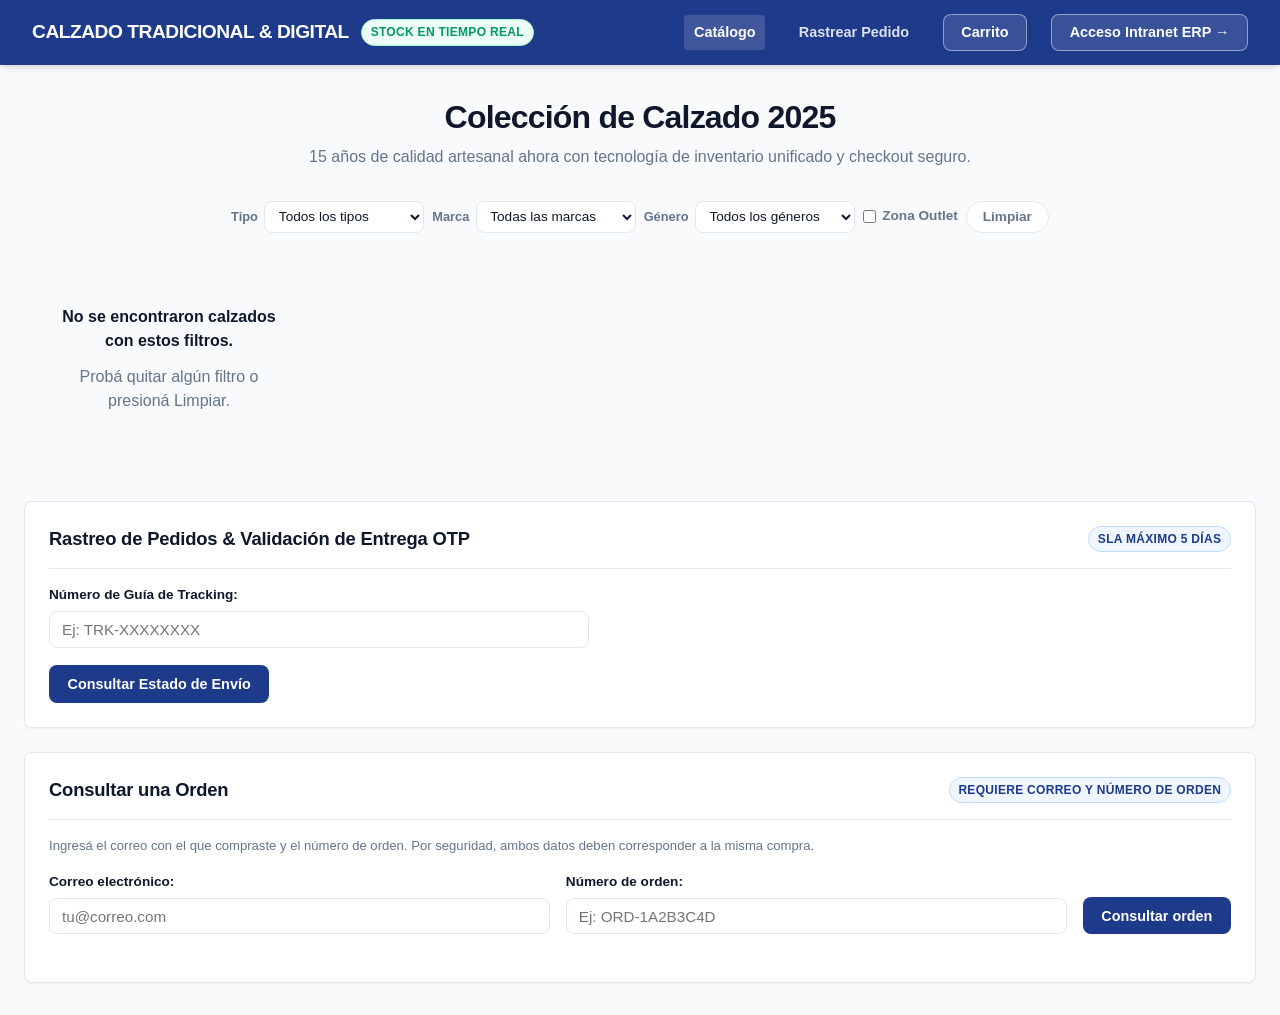
==== frontend/index.html @ 7b838d09 "chore: baseline del ERP e-commerce de calzado antes de la migracion a clinica dental" ====
<!DOCTYPE html>
<html lang="es">
<head>
    <meta charset="UTF-8">
    <meta name="viewport" content="width=device-width, initial-scale=1.0">
    <title>Tienda Calzado B2C | E-Commerce Oficial</title>
    <!-- Estilos CSS Modulares Separados -->
    <link rel="stylesheet" href="css/variables.css">
    <link rel="stylesheet" href="css/base.css">
    <link rel="stylesheet" href="css/layout.css">
    <link rel="stylesheet" href="css/components.css">
    <link rel="stylesheet" href="css/ecommerce.css">
</head>
<body>
    <!-- Encabezado Principal de la Tienda -->
    <header class="app-header">
        <div class="brand-container">
            <span class="brand-title">CALZADO TRADICIONAL & DIGITAL</span>
            <span class="badge badge-success">Stock en Tiempo Real</span>
        </div>
        <nav class="header-nav">
            <a href="#catalogo" class="nav-link active">Catálogo</a>
            <a href="#tracking" class="nav-link">Rastrear Pedido</a>
            <button class="btn btn-outline" id="btn-abrir-carrito" type="button">
                Carrito
                <span class="badge badge-danger is-hidden" id="carrito-badge">0</span>
            </button>
            <a href="portal-erp.html" class="btn btn-outline header-erp-link">
                Acceso Intranet ERP &rarr;
            </a>
        </nav>
    </header>

    <main class="main-container">
        <!-- Banner Principal de Catálogo -->
        <section class="catalog-header" id="catalogo">
            <h1 class="catalog-title">Colección de Calzado 2025</h1>
            <p class="catalog-subtitle">15 años de calidad artesanal ahora con tecnología de inventario unificado y checkout seguro.</p>
        </section>

        <!-- Filtros Facetados Reales (Consultados por CatalogoModule) -->
        <div class="filter-bar" id="filtros-catalogo">
            <div class="facet-control">
                <label class="facet-label" for="filtro-tipo">Tipo</label>
                <select id="filtro-tipo" class="form-control">
                    <option value="">Todos los tipos</option>
                </select>
            </div>
            <div class="facet-control">
                <label class="facet-label" for="filtro-marca">Marca</label>
                <select id="filtro-marca" class="form-control">
                    <option value="">Todas las marcas</option>
                </select>
            </div>
            <div class="facet-control">
                <label class="facet-label" for="filtro-genero">Género</label>
                <select id="filtro-genero" class="form-control">
                    <option value="">Todos los géneros</option>
                    <option value="HOMBRE">Hombre</option>
                    <option value="MUJER">Mujer</option>
                    <option value="UNISEX">Unisex</option>
                    <option value="NINO">Niño</option>
                </select>
            </div>
            <label class="facet-control facet-check" for="filtro-outlet">
                <input type="checkbox" id="filtro-outlet">
                Zona Outlet
            </label>
            <button class="filter-btn" id="btn-limpiar-filtros" type="button">Limpiar</button>
        </div>

        <!-- Vista de Detalle de Producto (Renderizada por ProductoDetalleModule) -->
        <section class="card is-hidden" id="producto-detalle" aria-live="polite"></section>

        <!-- Contenedor Dinámico del Catálogo de Productos (Renderizado por CatalogoModule) -->
        <div class="product-grid" id="catalogo-grid">
            <!-- Los productos se inyectan dinámicamente desde js/modules/catalogo-module.js -->
        </div>

        <!-- Sección de Rastreo de Envíos y Validación OTP -->
        <section class="card tracking-section" id="tracking">
            <div class="card-header">
                <h2>Rastreo de Pedidos &amp; Validación de Entrega OTP</h2>
                <span class="badge badge-primary">SLA Máximo 5 Días</span>
            </div>
            <div class="tracking-form">
                <div class="form-group">
                    <label for="tracking-input">Número de Guía de Tracking:</label>
                    <input type="text" id="tracking-input" class="form-control" placeholder="Ej: TRK-XXXXXXXX">
                </div>
                <button class="btn btn-primary" id="btn-consultar-tracking" type="button">Consultar Estado de Envío</button>
            </div>

            <!-- Panel de Hitos de Entrega (se completa con el estado real del backend) -->
            <div id="tracking-resultado" class="tracking-result is-hidden">
                <div id="tracking-steps" class="tracking-steps"></div>
                <div id="tracking-detalle"></div>

                <div class="card tracking-otp-card">
                    <h3>Validación de Entrega en Domicilio por Transportista</h3>
                    <p class="text-muted text-sm">
                        El comprador debe dictar el código secreto OTP obtenido en su factura para validar la recepción física.
                    </p>
                    <div class="tracking-otp-form">
                        <input type="text" id="otp-input" class="form-control tracking-otp-input" placeholder="Ingrese Código OTP (6 dígitos)">
                        <button class="btn btn-success" id="btn-validar-otp" type="button">Confirmar Entrega Física</button>
                    </div>
                    <div id="otp-alert" class="alert-box is-hidden"></div>
                </div>
            </div>
        </section>

        <!-- Consulta pública de una orden (correo + número de orden) -->
        <section class="card" id="consulta-orden">
            <div class="card-header">
                <h2>Consultar una Orden</h2>
                <span class="badge badge-primary">Requiere correo y número de orden</span>
            </div>
            <p class="text-muted text-sm">
                Ingresá el correo con el que compraste y el número de orden. Por seguridad, ambos datos deben corresponder a la misma compra.
            </p>
            <div class="consulta-form">
                <div class="form-group">
                    <label for="consulta-email">Correo electrónico:</label>
                    <input type="email" id="consulta-email" class="form-control" placeholder="tu@correo.com" autocomplete="email">
                </div>
                <div class="form-group">
                    <label for="consulta-numero">Número de orden:</label>
                    <input type="text" id="consulta-numero" class="form-control" placeholder="Ej: ORD-1A2B3C4D">
                </div>
                <button class="btn btn-primary" id="btn-consultar-orden" type="button">Consultar orden</button>
            </div>
            <div id="consulta-resultado" class="consulta-resultado"></div>
        </section>
    </main>

    <!-- Panel de Carrito B2C (Controlado por CarritoModule) -->
    <div id="modal-carrito" class="modal">
        <div class="modal-content">
            <div class="modal-header">
                <h3>Tu carrito</h3>
                <button class="close-btn" id="btn-close-carrito" type="button">&times;</button>
            </div>
            <div id="carrito-items"></div>
            <div class="cart-summary">
                <span class="font-bold">Subtotal</span>
                <strong id="carrito-subtotal">$0.00 USD</strong>
            </div>
            <button class="btn btn-success btn-block" id="btn-continuar-carrito" type="button">Continuar compra</button>
            <button class="btn btn-outline btn-block cart-secondary-action" id="btn-vaciar-carrito" type="button">Vaciar carrito</button>
        </div>
    </div>

    <!-- Modal Modular de Checkout B2C (Controlado por CheckoutModule) -->
    <div id="modal-checkout" class="modal">
        <div class="modal-content">
            <div class="modal-header">
                <h3 id="checkout-title">Finalizar compra</h3>
                <button class="close-btn" id="btn-close-checkout" type="button">&times;</button>
            </div>

            <!-- Los tres pasos los renderiza CheckoutModule con datos reales del backend. -->
            <div id="checkout-step-1" class="checkout-step"></div>
            <div id="checkout-step-2" class="checkout-step is-hidden"></div>
            <div id="checkout-step-3" class="checkout-step is-hidden"></div>
        </div>
    </div>

    <!-- Script Modular JavaScript (ES6 Modules) -->
    <script type="module" src="js/app.js"></script>
</body>
</html>
---- frontend/css/variables.css ----
/* ============================================================================
   VARIABLES DE DISEÑO Y TEMA DEL SISTEMA
   ============================================================================ */
:root {
    --primary: #1e3a8a;
    --primary-hover: #1d4ed8;
    --primary-light: #eff6ff;
    --accent: #059669;
    --accent-hover: #047857;
    --accent-light: #ecfdf5;
    --danger: #dc2626;
    --danger-light: #fef2f2;
    --warning: #d97706;
    --warning-light: #fffbeb;
    
    --bg-page: #f8fafc;
    --bg-surface: #ffffff;
    --bg-sidebar: #0f172a;
    --bg-sidebar-hover: #1e293b;
    
    --text-main: #0f172a;
    --text-muted: #64748b;
    --text-inverse: #ffffff;
    
    --border-color: #e2e8f0;
    --border-focus: #3b82f6;
    
    --shadow-sm: 0 1px 2px 0 rgba(0, 0, 0, 0.05);
    --shadow-md: 0 4px 6px -1px rgba(0, 0, 0, 0.1), 0 2px 4px -1px rgba(0, 0, 0, 0.06);
    --shadow-lg: 0 10px 15px -3px rgba(0, 0, 0, 0.1), 0 4px 6px -2px rgba(0, 0, 0, 0.05);
    
    --radius-sm: 0.25rem;
    --radius-md: 0.5rem;
    --radius-lg: 0.75rem;
    --radius-full: 9999px;
    
    --font-family: -apple-system, BlinkMacSystemFont, "Segoe UI", Roboto, Helvetica, Arial, sans-serif;
    --transition-fast: 0.15s ease;
}
---- frontend/css/base.css ----
/* ============================================================================
   ESTILOS BASE, RESETS Y TIPOGRAFIA
   ============================================================================ */
*, *::before, *::after {
    box-sizing: border-box;
    margin: 0;
    padding: 0;
}

body {
    font-family: var(--font-family);
    background-color: var(--bg-page);
    color: var(--text-main);
    line-height: 1.5;
    -webkit-font-smoothing: antialiased;
}

h1, h2, h3, h4, h5, h6 {
    color: var(--text-main);
    font-weight: 700;
    line-height: 1.25;
}

a {
    color: var(--primary);
    text-decoration: none;
    transition: color var(--transition-fast);
}

a:hover {
    color: var(--primary-hover);
}

table {
    width: 100%;
    border-collapse: collapse;
}

th, td {
    padding: 0.75rem;
    text-align: left;
    border-bottom: 1px solid var(--border-color);
}

th {
    background-color: #f1f5f9;
    font-weight: 600;
    font-size: 0.85rem;
    color: var(--text-muted);
    text-transform: uppercase;
    letter-spacing: 0.05em;
}

.text-center { text-align: center; }
.text-right { text-align: right; }
.text-muted { color: var(--text-muted); }
.text-danger { color: var(--danger); }
.text-success { color: var(--accent); }
.font-bold { font-weight: 700; }

/* ----------------------------------------------------------------------------
   El atributo [hidden] debe ganarle a cualquier display declarado por clase.
   Sin esto, .auth-page (display:flex) y .badge (display:inline-flex) ignoran
   hidden y la compuerta de login queda visible debajo del shell.
   ---------------------------------------------------------------------------- */
[hidden] {
    display: none !important;
}
---- frontend/css/layout.css ----
/* ============================================================================
   ESTRUCTURA DE DISPOSICION (LAYOUT)
   ============================================================================ */
.app-header {
    background-color: var(--primary);
    color: var(--text-inverse);
    padding: 0.85rem 2rem;
    display: flex;
    justify-content: space-between;
    align-items: center;
    box-shadow: var(--shadow-md);
    position: sticky;
    top: 0;
    z-index: 100;
}

.brand-container {
    display: flex;
    align-items: center;
    gap: 0.75rem;
}

.brand-title {
    font-size: 1.2rem;
    font-weight: 700;
    letter-spacing: -0.025em;
}

.header-nav {
    display: flex;
    align-items: center;
    gap: 1.5rem;
}

.nav-link {
    color: rgba(255, 255, 255, 0.85);
    font-weight: 600;
    font-size: 0.9rem;
    padding: 0.4rem 0.6rem;
    border-radius: var(--radius-sm);
    transition: background var(--transition-fast), color var(--transition-fast);
}

.nav-link:hover, .nav-link.active {
    color: #ffffff;
    background: rgba(255, 255, 255, 0.15);
}

.main-container {
    max-width: 1280px;
    margin: 2rem auto;
    padding: 0 1.5rem;
}

/* Layout ERP con Sidebar */
.erp-layout {
    display: flex;
    min-height: calc(100vh - 60px);
}

.erp-sidebar {
    width: 260px;
    background-color: var(--bg-sidebar);
    color: #94a3b8;
    display: flex;
    flex-direction: column;
    flex-shrink: 0;
}

.sidebar-header {
    padding: 1.5rem;
    color: #ffffff;
    font-size: 1rem;
    font-weight: 700;
    border-bottom: 1px solid #1e293b;
    display: flex;
    align-items: center;
    gap: 0.5rem;
}

.sidebar-menu {
    list-style: none;
    padding: 1rem 0;
    display: flex;
    flex-direction: column;
    gap: 0.25rem;
}

.sidebar-item a {
    display: flex;
    align-items: center;
    gap: 0.75rem;
    padding: 0.75rem 1.5rem;
    color: #94a3b8;
    font-weight: 500;
    font-size: 0.9rem;
    transition: background var(--transition-fast), color var(--transition-fast);
}

.sidebar-item a:hover, .sidebar-item.active a {
    color: #ffffff;
    background-color: var(--bg-sidebar-hover);
    border-left: 4px solid var(--accent);
}

.erp-main {
    flex: 1;
    background-color: var(--bg-page);
    padding: 2rem;
    overflow-y: auto;
}

/* Grillas responsivas */
.grid-2 {
    display: grid;
    grid-template-columns: repeat(auto-fit, minmax(320px, 1fr));
    gap: 1.5rem;
}

.grid-3 {
    display: grid;
    grid-template-columns: repeat(auto-fit, minmax(280px, 1fr));
    gap: 1.5rem;
}

.grid-4 {
    display: grid;
    grid-template-columns: repeat(auto-fit, minmax(220px, 1fr));
    gap: 1rem;
}

/* ============================================================================
   SHELL DEL PORTAL ERP (SIDEBAR POR PERMISOS, CABECERA DE PERFIL, RESPONSIVE)
   ============================================================================ */
.erp-body {
    background-color: var(--bg-page);
}

.sidebar-toggle {
    display: none;
    background: rgba(255, 255, 255, 0.12);
    border: none;
    color: #ffffff;
    font-size: 1.1rem;
    line-height: 1;
    padding: 0.4rem 0.6rem;
    border-radius: var(--radius-sm);
    cursor: pointer;
}

.sidebar-toggle:hover {
    background: rgba(255, 255, 255, 0.22);
}

.header-user {
    display: flex;
    flex-direction: column;
    align-items: flex-end;
    line-height: 1.2;
}

.header-user-name {
    font-size: 0.85rem;
    font-weight: 700;
    color: #ffffff;
}

.header-user-role {
    font-size: 0.7rem;
    font-weight: 600;
    letter-spacing: 0.06em;
    color: rgba(255, 255, 255, 0.65);
}

.sidebar-menu {
    padding: 0.75rem 0;
    gap: 0;
}

.sidebar-group-label {
    padding: 0.9rem 1.5rem 0.35rem 1.5rem;
    font-size: 0.68rem;
    font-weight: 700;
    text-transform: uppercase;
    letter-spacing: 0.08em;
    color: #475569;
}

.sidebar-link {
    display: flex;
    align-items: center;
    gap: 0.7rem;
    padding: 0.6rem 1.5rem;
    color: #94a3b8;
    font-weight: 500;
    font-size: 0.875rem;
    border-left: 3px solid transparent;
    transition: background var(--transition-fast), color var(--transition-fast);
}

.sidebar-link:hover {
    color: #ffffff;
    background-color: var(--bg-sidebar-hover);
}

.sidebar-link.active {
    color: #ffffff;
    background-color: var(--bg-sidebar-hover);
    border-left-color: var(--accent);
}

.sidebar-icon {
    width: 1.1rem;
    text-align: center;
    opacity: 0.85;
}

.sidebar-empty {
    padding: 1rem 1.5rem;
    font-size: 0.82rem;
    color: #64748b;
}

@media (max-width: 900px) {
    .erp-layout {
        flex-direction: column;
    }

    .sidebar-toggle {
        display: inline-block;
    }

    .erp-sidebar {
        width: 100%;
        display: none;
    }

    .erp-sidebar.open {
        display: flex;
    }

    .erp-main {
        padding: 1.25rem;
    }

    .app-header {
        padding: 0.75rem 1rem;
    }

    .header-user {
        display: none;
    }
}

/* --------------------------------------------------------------------------
   Botones sobre la cabecera oscura del ERP
   -------------------------------------------------------------------------- */
.app-header .btn-outline {
    background: rgba(255, 255, 255, 0.12);
    border-color: rgba(255, 255, 255, 0.45);
    color: #ffffff;
}

.app-header .btn-outline:hover {
    background: rgba(255, 255, 255, 0.24);
    border-color: rgba(255, 255, 255, 0.7);
}

.sticky-column {
    position: sticky;
    top: 1rem;
}
---- frontend/css/components.css ----
/* ============================================================================
   COMPONENTES REUTILIZABLES (BOTONES, BADGES, TARJETAS, FORMULARIOS, MODALES)
   ============================================================================ */
.btn {
    display: inline-flex;
    align-items: center;
    justify-content: center;
    gap: 0.5rem;
    padding: 0.55rem 1.1rem;
    font-size: 0.9rem;
    font-weight: 600;
    border-radius: var(--radius-md);
    border: 1px solid transparent;
    cursor: pointer;
    transition: all var(--transition-fast);
    line-height: 1.25;
}

.btn-primary {
    background-color: var(--primary);
    color: var(--text-inverse);
}
.btn-primary:hover {
    background-color: var(--primary-hover);
}

.btn-success {
    background-color: var(--accent);
    color: var(--text-inverse);
}
.btn-success:hover {
    background-color: var(--accent-hover);
}

.btn-danger {
    background-color: var(--danger);
    color: var(--text-inverse);
}

.btn-outline {
    background-color: transparent;
    border-color: var(--border-color);
    color: var(--text-main);
}
.btn-outline:hover {
    background-color: #f1f5f9;
    border-color: #cbd5e1;
}

.btn-block {
    width: 100%;
}

.badge {
    display: inline-flex;
    align-items: center;
    padding: 0.2rem 0.55rem;
    font-size: 0.75rem;
    font-weight: 700;
    border-radius: var(--radius-full);
    text-transform: uppercase;
    letter-spacing: 0.025em;
}

.badge-success {
    background-color: var(--accent-light);
    color: var(--accent);
    border: 1px solid #a7f3d0;
}

.badge-danger {
    background-color: var(--danger-light);
    color: var(--danger);
    border: 1px solid #fecaca;
}

.badge-warning {
    background-color: var(--warning-light);
    color: var(--warning);
    border: 1px solid #fde68a;
}

.badge-primary {
    background-color: var(--primary-light);
    color: var(--primary);
    border: 1px solid #bfdbfe;
}

.card {
    background-color: var(--bg-surface);
    border: 1px solid var(--border-color);
    border-radius: var(--radius-md);
    box-shadow: var(--shadow-sm);
    padding: 1.5rem;
    margin-bottom: 1.5rem;
}

.card-header {
    display: flex;
    justify-content: space-between;
    align-items: center;
    border-bottom: 1px solid var(--border-color);
    padding-bottom: 1rem;
    margin-bottom: 1rem;
}

.form-group {
    margin-bottom: 1.1rem;
}

.form-group label {
    display: block;
    font-size: 0.85rem;
    font-weight: 600;
    margin-bottom: 0.35rem;
    color: var(--text-main);
}

.form-control {
    width: 100%;
    padding: 0.55rem 0.75rem;
    font-size: 0.95rem;
    border: 1px solid var(--border-color);
    border-radius: var(--radius-md);
    background-color: #ffffff;
    color: var(--text-main);
    transition: border-color var(--transition-fast), box-shadow var(--transition-fast);
}

.form-control:focus {
    outline: none;
    border-color: var(--border-focus);
    box-shadow: 0 0 0 3px rgba(59, 130, 246, 0.15);
}

/* Modales */
.modal {
    display: none;
    position: fixed;
    top: 0;
    left: 0;
    width: 100%;
    height: 100%;
    background-color: rgba(15, 23, 42, 0.6);
    backdrop-filter: blur(2px);
    z-index: 1000;
    align-items: center;
    justify-content: center;
}

.modal.active {
    display: flex;
}

.modal-content {
    background-color: var(--bg-surface);
    border-radius: var(--radius-lg);
    box-shadow: var(--shadow-lg);
    width: 90%;
    max-width: 520px;
    padding: 2rem;
    max-height: 90vh;
    overflow-y: auto;
}

.modal-header {
    display: flex;
    justify-content: space-between;
    align-items: center;
    margin-bottom: 1.25rem;
}

.close-btn {
    background: none;
    border: none;
    font-size: 1.5rem;
    cursor: pointer;
    color: var(--text-muted);
}

.alert-box {
    padding: 0.85rem 1rem;
    border-radius: var(--radius-md);
    font-size: 0.9rem;
    margin-top: 1rem;
}

.alert-box.success {
    background-color: var(--accent-light);
    color: #166534;
    border: 1px solid #86efac;
}

.alert-box.danger {
    background-color: var(--danger-light);
    color: #991b1b;
    border: 1px solid #fca5a5;
}

.alert-box.info {
    background-color: var(--primary-light);
    color: #1e40af;
    border: 1px solid #93c5fd;
}

.alert-box.warning {
    background-color: var(--warning-light);
    color: #92400e;
    border: 1px solid #fcd34d;
}

/* --------------------------------------------------------------------------
   Botones auxiliares
   -------------------------------------------------------------------------- */
.btn-sm {
    padding: 0.35rem 0.7rem;
    font-size: 0.8rem;
}

.btn:disabled {
    opacity: 0.6;
    cursor: not-allowed;
}

.btn-ghost {
    background: transparent;
    border-color: transparent;
    color: var(--text-muted);
}

.btn-ghost:hover {
    background: #f1f5f9;
    color: var(--text-main);
}

/* --------------------------------------------------------------------------
   Cabeceras de tarjeta con acciones
   -------------------------------------------------------------------------- */
.card-header h2 {
    font-size: 1.15rem;
    font-weight: 700;
    letter-spacing: -0.01em;
}

.card-header-actions {
    display: flex;
    align-items: center;
    gap: 0.5rem;
    flex-wrap: wrap;
}

.card-title-row {
    display: flex;
    justify-content: space-between;
    align-items: center;
    gap: 1rem;
    flex-wrap: wrap;
    margin-bottom: 1rem;
}

.card-title-row h3 {
    font-size: 1rem;
    font-weight: 700;
}

/* --------------------------------------------------------------------------
   Barra de filtros / herramientas
   -------------------------------------------------------------------------- */
.toolbar {
    display: flex;
    flex-wrap: wrap;
    gap: 0.75rem;
    align-items: flex-end;
    margin-bottom: 1.25rem;
}

.toolbar .form-group {
    margin-bottom: 0;
    min-width: 160px;
}

.toolbar .toolbar-grow {
    flex: 1;
}

/* --------------------------------------------------------------------------
   Tablas de datos
   -------------------------------------------------------------------------- */
.data-table {
    width: 100%;
    border-collapse: collapse;
    font-size: 0.875rem;
}

.data-table thead th {
    text-align: left;
    padding: 0.7rem 0.75rem;
    background: #f8fafc;
    color: var(--text-muted);
    font-size: 0.72rem;
    font-weight: 700;
    text-transform: uppercase;
    letter-spacing: 0.05em;
    border-bottom: 1px solid var(--border-color);
    white-space: nowrap;
}

.data-table tbody td {
    padding: 0.7rem 0.75rem;
    border-bottom: 1px solid var(--border-color);
    vertical-align: middle;
}

.data-table tbody tr:hover {
    background: #f8fafc;
}

.data-table .cell-strong {
    font-weight: 700;
}

.table-scroll {
    overflow-x: auto;
}

/* --------------------------------------------------------------------------
   Estados de carga, vacio y error
   -------------------------------------------------------------------------- */
.state-box {
    display: flex;
    flex-direction: column;
    align-items: center;
    justify-content: center;
    gap: 0.75rem;
    padding: 2.5rem 1.5rem;
    text-align: center;
}

.state-box-error {
    background: var(--danger-light);
    border: 1px solid #fecaca;
    border-radius: var(--radius-md);
}

.state-title {
    font-weight: 700;
    color: var(--text-main);
}

.spinner {
    width: 28px;
    height: 28px;
    border: 3px solid #e2e8f0;
    border-top-color: var(--primary);
    border-radius: 50%;
    animation: spin 0.8s linear infinite;
}

@keyframes spin {
    to { transform: rotate(360deg); }
}

/* --------------------------------------------------------------------------
   Toasts
   -------------------------------------------------------------------------- */
#toast-container {
    position: fixed;
    bottom: 1.5rem;
    right: 1.5rem;
    z-index: 9999;
    display: flex;
    flex-direction: column;
    gap: 0.5rem;
    max-width: 380px;
}

.toast {
    padding: 0.8rem 1rem;
    border-radius: var(--radius-md);
    font-size: 0.875rem;
    font-weight: 600;
    box-shadow: var(--shadow-lg);
    border-left: 4px solid;
    background: var(--bg-surface);
    color: var(--text-main);
    animation: toast-in 0.2s ease-out;
}

.toast-success { border-left-color: var(--accent); }
.toast-error   { border-left-color: var(--danger); }
.toast-warning { border-left-color: var(--warning); }
.toast-info    { border-left-color: var(--primary); }

@keyframes toast-in {
    from { opacity: 0; transform: translateY(8px); }
    to   { opacity: 1; transform: translateY(0); }
}

/* --------------------------------------------------------------------------
   Modal de confirmacion
   -------------------------------------------------------------------------- */
.modal-overlay {
    display: none;
    position: fixed;
    inset: 0;
    background: rgba(15, 23, 42, 0.6);
    backdrop-filter: blur(2px);
    z-index: 2000;
    align-items: center;
    justify-content: center;
    padding: 1.5rem;
}

.modal-overlay.active {
    display: flex;
}

.modal-card {
    background: var(--bg-surface);
    border-radius: var(--radius-lg);
    box-shadow: var(--shadow-lg);
    padding: 1.75rem;
    width: 100%;
    max-width: 440px;
}

.modal-message {
    font-size: 0.95rem;
    color: var(--text-main);
    line-height: 1.55;
}

.modal-actions {
    display: flex;
    justify-content: flex-end;
    gap: 0.6rem;
    margin-top: 1.5rem;
}

/* --------------------------------------------------------------------------
   Utilidades
   -------------------------------------------------------------------------- */
.text-muted { color: var(--text-muted); }
.text-center { text-align: center; }
.text-right { text-align: right; }
.text-sm { font-size: 0.82rem; }
.mt-1 { margin-top: 0.5rem; }
.mt-2 { margin-top: 1rem; }
.mt-3 { margin-top: 1.5rem; }
.mb-0 { margin-bottom: 0; }
.full-width { width: 100%; }
.inline-actions { display: flex; gap: 0.4rem; flex-wrap: wrap; }
---- frontend/css/ecommerce.css ----
/* ============================================================================
   ESTILOS ESPECIFICOS DE TIENDA E-COMMERCE B2C
   ============================================================================ */
.catalog-header {
    margin-bottom: 2rem;
    text-align: center;
}

.catalog-title {
    font-size: 2rem;
    font-weight: 800;
    color: var(--text-main);
    letter-spacing: -0.025em;
    margin-bottom: 0.5rem;
}

.catalog-subtitle {
    color: var(--text-muted);
    font-size: 1rem;
}

/* Barra de filtros facetados */
.filter-bar {
    display: flex;
    justify-content: center;
    gap: 0.5rem;
    flex-wrap: wrap;
    margin-bottom: 2rem;
}

.filter-btn {
    background: #ffffff;
    border: 1px solid var(--border-color);
    padding: 0.45rem 1rem;
    border-radius: var(--radius-full);
    font-size: 0.85rem;
    font-weight: 600;
    color: var(--text-muted);
    cursor: pointer;
    transition: all var(--transition-fast);
}

.filter-btn:hover, .filter-btn.active {
    background-color: var(--primary);
    color: #ffffff;
    border-color: var(--primary);
}

/* Fichas de producto */
.product-card {
    background: var(--bg-surface);
    border: 1px solid var(--border-color);
    border-radius: var(--radius-lg);
    padding: 1.25rem;
    display: flex;
    flex-direction: column;
    justify-content: space-between;
    box-shadow: var(--shadow-sm);
    transition: transform var(--transition-fast), box-shadow var(--transition-fast);
}

.product-card:hover {
    transform: translateY(-2px);
    box-shadow: var(--shadow-md);
}

.product-image-placeholder {
    background: linear-gradient(135deg, #f1f5f9 0%, #e2e8f0 100%);
    height: 180px;
    border-radius: var(--radius-md);
    display: flex;
    align-items: center;
    justify-content: center;
    color: var(--text-muted);
    font-weight: 600;
    margin-bottom: 1rem;
    position: relative;
}

.product-badge-top {
    position: absolute;
    top: 0.5rem;
    right: 0.5rem;
}

.product-sku {
    font-family: monospace;
    font-size: 0.75rem;
    color: #475569;
    background: #f1f5f9;
    padding: 0.15rem 0.45rem;
    border-radius: var(--radius-sm);
    display: inline-block;
    margin-bottom: 0.4rem;
}

.product-title {
    font-size: 1.1rem;
    font-weight: 700;
    margin-bottom: 0.35rem;
}

.product-meta {
    font-size: 0.85rem;
    color: var(--text-muted);
    margin-bottom: 0.75rem;
}

.product-pricing {
    display: flex;
    align-items: baseline;
    gap: 0.5rem;
    margin-bottom: 1rem;
}

.product-price-current {
    font-size: 1.35rem;
    font-weight: 800;
    color: var(--primary);
}

.product-price-original {
    font-size: 0.95rem;
    color: #94a3b8;
    text-decoration: line-through;
}

/* Selector de Tallas */
.size-selector {
    display: flex;
    gap: 0.4rem;
    flex-wrap: wrap;
    margin-bottom: 1rem;
}

.size-pill {
    padding: 0.35rem 0.65rem;
    border: 1px solid var(--border-color);
    border-radius: var(--radius-sm);
    font-size: 0.8rem;
    font-weight: 600;
    cursor: pointer;
    background: #ffffff;
    transition: all var(--transition-fast);
}

.size-pill:hover, .size-pill.selected {
    background-color: var(--primary);
    color: #ffffff;
    border-color: var(--primary);
}

/* ----------------------------------------------------------------------------
   Grilla del catalogo B2C. Sin esta regla las fichas se apilan a ancho completo.
   ---------------------------------------------------------------------------- */
.product-grid {
    display: grid;
    grid-template-columns: repeat(auto-fill, minmax(280px, 1fr));
    gap: 1.5rem;
    align-items: start;
    margin-bottom: 2rem;
}

.product-image-placeholder img {
    width: 100%;
    height: 100%;
    object-fit: cover;
    border-radius: var(--radius-md);
}

.product-image-fallback {
    display: flex;
    flex-direction: column;
    gap: 0.25rem;
    padding: 0 1rem;
    text-align: center;
}

.product-image-fallback span:last-child {
    font-size: 0.72rem;
    font-weight: 500;
    opacity: 0.75;
}

/* ----------------------------------------------------------------------------
   Utilidad de visibilidad. Se usa para el detalle de producto y para ocultar
   el badge del carrito cuando esta vacio. El !important es necesario porque
   .product-grid y .filter-bar fijan su propio display.
   ---------------------------------------------------------------------------- */
.is-hidden {
    display: none !important;
}

/* ----------------------------------------------------------------------------
   Filtros facetados reales: selectores de tipo, marca y genero + toggle outlet.
   ---------------------------------------------------------------------------- */
.facet-control {
    display: flex;
    align-items: center;
    gap: 0.4rem;
}

.facet-label {
    font-size: 0.8rem;
    font-weight: 600;
    color: var(--text-muted);
}

.facet-control .form-control {
    width: auto;
    min-width: 160px;
    padding: 0.4rem 0.6rem;
    font-size: 0.85rem;
}

.facet-check {
    font-size: 0.85rem;
    font-weight: 600;
    color: var(--text-muted);
    cursor: pointer;
}

/* ----------------------------------------------------------------------------
   Detalle de producto: ficha, seleccion de talla y lista de espera.
   ---------------------------------------------------------------------------- */
.detail-facts {
    display: flex;
    flex-direction: column;
    gap: 0.4rem;
}

.detail-price {
    font-size: 1.6rem;
    font-weight: 800;
    color: var(--primary);
}

.detail-label {
    font-size: 0.85rem;
    font-weight: 600;
    color: var(--text-main);
    margin-bottom: 0.5rem;
}

.detail-selection {
    font-weight: 600;
    color: var(--text-main);
    margin-bottom: 0.75rem;
}

.detail-actions {
    display: flex;
    flex-direction: column;
    gap: 0.75rem;
    margin-top: 1rem;
}

.detail-alert {
    border: 1px dashed var(--border-color);
    border-radius: var(--radius-md);
    padding: 0.85rem;
}

.detail-alert-form {
    display: flex;
    gap: 0.5rem;
    align-items: center;
}

/* Pildoras de talla: talla EUR, equivalencia en cm y precio por talla. */
.size-pill {
    display: inline-flex;
    flex-direction: column;
    align-items: center;
    gap: 0.1rem;
    line-height: 1.15;
}

.size-pill-cm,
.size-pill-price {
    font-size: 0.68rem;
    font-weight: 500;
    opacity: 0.85;
}

.size-pill.is-unavailable,
.size-pill.is-unavailable:hover {
    background: #f1f5f9;
    color: #94a3b8;
    border-color: var(--border-color);
    cursor: not-allowed;
    text-decoration: line-through;
}

/* ----------------------------------------------------------------------------
   Panel del carrito: lineas, controles de cantidad y subtotal.
   ---------------------------------------------------------------------------- */
.cart-item {
    display: flex;
    flex-wrap: wrap;
    justify-content: space-between;
    align-items: center;
    gap: 0.5rem 1rem;
    padding: 0.85rem 0;
    border-bottom: 1px solid var(--border-color);
}

.cart-item-info {
    display: flex;
    flex-direction: column;
    gap: 0.15rem;
    flex: 1 1 60%;
    min-width: 0;
}

.cart-item-name {
    font-weight: 700;
}

.cart-item-meta,
.cart-item-unit {
    font-size: 0.78rem;
    color: var(--text-muted);
}

.cart-item-total {
    font-weight: 700;
}

.cart-item-controls {
    display: flex;
    align-items: center;
    gap: 0.35rem;
    flex-basis: 100%;
}

.cart-item-qty {
    min-width: 1.75rem;
    text-align: center;
    font-weight: 700;
}

.cart-summary {
    display: flex;
    justify-content: space-between;
    align-items: center;
    padding: 1rem 0;
    margin-bottom: 0.5rem;
    border-top: 2px solid var(--border-color);
    font-size: 1.1rem;
}

.cart-secondary-action {
    margin-top: 0.5rem;
}

/* ----------------------------------------------------------------------------
   Enlace al portal ERP dentro del header oscuro. Reemplaza el style inline
   preexistente del index.html.
   ---------------------------------------------------------------------------- */
.header-erp-link {
    color: #ffffff;
    border-color: rgba(255, 255, 255, 0.4);
}

/* ----------------------------------------------------------------------------
   Checkout real: bloques del formulario, lineas del pedido y desglose de
   importes. Los tres pasos viven dentro del modal y los renderiza el modulo.
   ---------------------------------------------------------------------------- */
.checkout-step {
    display: flex;
    flex-direction: column;
    gap: 1.25rem;
}

.checkout-block {
    border-top: 1px solid var(--border-color);
    padding-top: 1rem;
}

.checkout-block:first-child {
    border-top: none;
    padding-top: 0;
}

.checkout-block h3 {
    font-size: 1rem;
    margin-bottom: 0.75rem;
}

.checkout-subblock {
    margin-top: 0.75rem;
    padding: 0.85rem;
    border: 1px dashed var(--border-color);
    border-radius: var(--radius-md);
}

.delivery-choice {
    display: flex;
    gap: 0.75rem 1.5rem;
    flex-wrap: wrap;
}

.delivery-option {
    display: inline-flex;
    align-items: center;
    gap: 0.4rem;
    font-size: 0.9rem;
    font-weight: 600;
    cursor: pointer;
}

.checkout-inline-form {
    display: flex;
    gap: 0.5rem;
    align-items: flex-end;
    flex-wrap: wrap;
}

.checkout-inline-form .form-group {
    margin-bottom: 0;
}

.checkout-grow {
    flex: 1 1 220px;
    min-width: 180px;
}

.checkout-envio-info {
    margin-top: 0.5rem;
}

.checkout-envio-info p {
    margin: 0.15rem 0;
}

.checkout-lineas {
    display: flex;
    flex-direction: column;
    margin-bottom: 0.75rem;
}

.checkout-line {
    display: flex;
    justify-content: space-between;
    align-items: baseline;
    gap: 0.75rem;
    padding: 0.4rem 0;
    border-bottom: 1px solid var(--border-color);
    font-size: 0.9rem;
}

.checkout-line-name {
    flex: 1 1 auto;
    min-width: 0;
}

.checkout-totales {
    display: flex;
    flex-direction: column;
    gap: 0.3rem;
    font-size: 0.95rem;
}

.checkout-total-row {
    display: flex;
    justify-content: space-between;
    align-items: baseline;
    gap: 0.75rem;
}

.checkout-total-row.is-grand {
    border-top: 1px solid var(--border-color);
    padding-top: 0.5rem;
    margin-top: 0.25rem;
    font-size: 1.15rem;
}

.checkout-note {
    margin-top: 0.4rem;
}

.checkout-actions {
    display: flex;
    flex-direction: column;
    gap: 0.75rem;
}

.checkout-pdf-link {
    text-align: center;
}

/* ----------------------------------------------------------------------------
   Rastreo publico: formulario, hitos dinamicos y validacion OTP.
   ---------------------------------------------------------------------------- */
.tracking-section {
    margin-top: 3rem;
}

.tracking-form {
    max-width: 540px;
}

.tracking-result {
    margin-top: 1.5rem;
}

.tracking-steps {
    display: grid;
    grid-template-columns: repeat(auto-fit, minmax(180px, 1fr));
    gap: 1rem;
    margin-bottom: 1.5rem;
}

.tracking-step {
    background: var(--bg-surface);
    border: 1px solid var(--border-color);
    border-radius: var(--radius-lg);
    padding: 1rem;
}

.tracking-step.is-reached {
    border-color: var(--accent);
}

.tracking-step-label {
    font-weight: 700;
    margin-top: 0.25rem;
}

.tracking-otp-card {
    background-color: var(--bg-page);
}

.tracking-otp-form {
    display: flex;
    gap: 1rem;
    align-items: center;
    flex-wrap: wrap;
    margin: 0.75rem 0;
}

.tracking-otp-input {
    max-width: 240px;
}

/* ----------------------------------------------------------------------------
   Consulta publica de una orden.
   ---------------------------------------------------------------------------- */
.consulta-form {
    display: flex;
    gap: 1rem;
    align-items: flex-end;
    flex-wrap: wrap;
    margin-top: 1rem;
}

.consulta-form .form-group {
    margin-bottom: 0;
    flex: 1 1 220px;
    min-width: 200px;
}

.consulta-resultado {
    margin-top: 1.5rem;
}
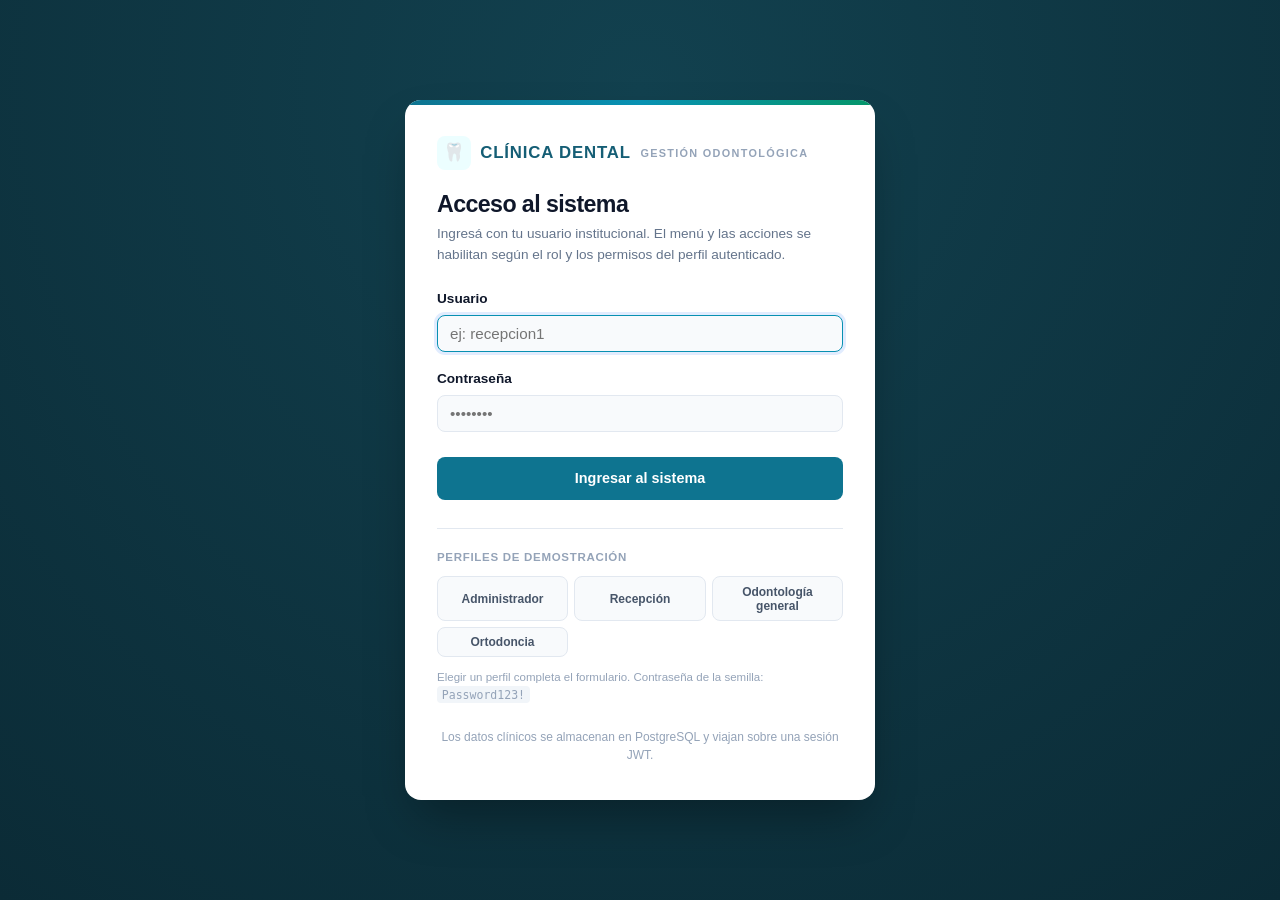
==== commit 3f722780: "feat(frontend): shell clinico con login, panel, pacientes, historial y catalogo de tratamientos" ====
--- a/frontend/index.html
+++ b/frontend/index.html
@@ -3,170 +3,114 @@
 <head>
     <meta charset="UTF-8">
     <meta name="viewport" content="width=device-width, initial-scale=1.0">
-    <title>Tienda Calzado B2C | E-Commerce Oficial</title>
-    <!-- Estilos CSS Modulares Separados -->
+    <title>Clínica Dental | Sistema de gestión odontológica</title>
+    <meta name="description" content="Sistema de gestión de la clínica dental: pacientes, historial clínico, catálogo de tratamientos, agenda y facturación.">
     <link rel="stylesheet" href="css/variables.css">
     <link rel="stylesheet" href="css/base.css">
     <link rel="stylesheet" href="css/layout.css">
     <link rel="stylesheet" href="css/components.css">
-    <link rel="stylesheet" href="css/ecommerce.css">
+    <link rel="stylesheet" href="css/auth.css">
+    <link rel="stylesheet" href="css/clinic.css">
 </head>
-<body>
-    <!-- Encabezado Principal de la Tienda -->
-    <header class="app-header">
-        <div class="brand-container">
-            <span class="brand-title">CALZADO TRADICIONAL & DIGITAL</span>
-            <span class="badge badge-success">Stock en Tiempo Real</span>
-        </div>
-        <nav class="header-nav">
-            <a href="#catalogo" class="nav-link active">Catálogo</a>
-            <a href="#tracking" class="nav-link">Rastrear Pedido</a>
-            <button class="btn btn-outline" id="btn-abrir-carrito" type="button">
-                Carrito
-                <span class="badge badge-danger is-hidden" id="carrito-badge">0</span>
-            </button>
-            <a href="portal-erp.html" class="btn btn-outline header-erp-link">
-                Acceso Intranet ERP &rarr;
-            </a>
-        </nav>
-    </header>
+<body class="clinic-body">
 
-    <main class="main-container">
-        <!-- Banner Principal de Catálogo -->
-        <section class="catalog-header" id="catalogo">
-            <h1 class="catalog-title">Colección de Calzado 2025</h1>
-            <p class="catalog-subtitle">15 años de calidad artesanal ahora con tecnología de inventario unificado y checkout seguro.</p>
-        </section>
-
-        <!-- Filtros Facetados Reales (Consultados por CatalogoModule) -->
-        <div class="filter-bar" id="filtros-catalogo">
-            <div class="facet-control">
-                <label class="facet-label" for="filtro-tipo">Tipo</label>
-                <select id="filtro-tipo" class="form-control">
-                    <option value="">Todos los tipos</option>
-                </select>
-            </div>
-            <div class="facet-control">
-                <label class="facet-label" for="filtro-marca">Marca</label>
-                <select id="filtro-marca" class="form-control">
-                    <option value="">Todas las marcas</option>
-                </select>
-            </div>
-            <div class="facet-control">
-                <label class="facet-label" for="filtro-genero">Género</label>
-                <select id="filtro-genero" class="form-control">
-                    <option value="">Todos los géneros</option>
-                    <option value="HOMBRE">Hombre</option>
-                    <option value="MUJER">Mujer</option>
-                    <option value="UNISEX">Unisex</option>
-                    <option value="NINO">Niño</option>
-                </select>
-            </div>
-            <label class="facet-control facet-check" for="filtro-outlet">
-                <input type="checkbox" id="filtro-outlet">
-                Zona Outlet
-            </label>
-            <button class="filter-btn" id="btn-limpiar-filtros" type="button">Limpiar</button>
-        </div>
-
-        <!-- Vista de Detalle de Producto (Renderizada por ProductoDetalleModule) -->
-        <section class="card is-hidden" id="producto-detalle" aria-live="polite"></section>
-
-        <!-- Contenedor Dinámico del Catálogo de Productos (Renderizado por CatalogoModule) -->
-        <div class="product-grid" id="catalogo-grid">
-            <!-- Los productos se inyectan dinámicamente desde js/modules/catalogo-module.js -->
-        </div>
-
-        <!-- Sección de Rastreo de Envíos y Validación OTP -->
-        <section class="card tracking-section" id="tracking">
-            <div class="card-header">
-                <h2>Rastreo de Pedidos &amp; Validación de Entrega OTP</h2>
-                <span class="badge badge-primary">SLA Máximo 5 Días</span>
-            </div>
-            <div class="tracking-form">
-                <div class="form-group">
-                    <label for="tracking-input">Número de Guía de Tracking:</label>
-                    <input type="text" id="tracking-input" class="form-control" placeholder="Ej: TRK-XXXXXXXX">
-                </div>
-                <button class="btn btn-primary" id="btn-consultar-tracking" type="button">Consultar Estado de Envío</button>
+    <!-- ====================================================================
+         COMPUERTA DE LOGIN: única puerta de entrada al sistema (JWT + RBAC)
+         ==================================================================== -->
+    <div id="login-gate" class="auth-page" hidden>
+        <div class="auth-card">
+            <div class="auth-brand">
+                <span class="auth-logo-mark" aria-hidden="true">🦷</span>
+                <span class="auth-logo">CLÍNICA DENTAL</span>
+                <span class="auth-logo-sub">GESTIÓN ODONTOLÓGICA</span>
             </div>
 
-            <!-- Panel de Hitos de Entrega (se completa con el estado real del backend) -->
-            <div id="tracking-resultado" class="tracking-result is-hidden">
-                <div id="tracking-steps" class="tracking-steps"></div>
-                <div id="tracking-detalle"></div>
+            <h1 class="auth-title">Acceso al sistema</h1>
+            <p class="auth-subtitle">
+                Ingresá con tu usuario institucional. El menú y las acciones se habilitan
+                según el rol y los permisos del perfil autenticado.
+            </p>
 
-                <div class="card tracking-otp-card">
-                    <h3>Validación de Entrega en Domicilio por Transportista</h3>
-                    <p class="text-muted text-sm">
-                        El comprador debe dictar el código secreto OTP obtenido en su factura para validar la recepción física.
-                    </p>
-                    <div class="tracking-otp-form">
-                        <input type="text" id="otp-input" class="form-control tracking-otp-input" placeholder="Ingrese Código OTP (6 dígitos)">
-                        <button class="btn btn-success" id="btn-validar-otp" type="button">Confirmar Entrega Física</button>
-                    </div>
-                    <div id="otp-alert" class="alert-box is-hidden"></div>
-                </div>
-            </div>
-        </section>
-
-        <!-- Consulta pública de una orden (correo + número de orden) -->
-        <section class="card" id="consulta-orden">
-            <div class="card-header">
-                <h2>Consultar una Orden</h2>
-                <span class="badge badge-primary">Requiere correo y número de orden</span>
-            </div>
-            <p class="text-muted text-sm">
-                Ingresá el correo con el que compraste y el número de orden. Por seguridad, ambos datos deben corresponder a la misma compra.
-            </p>
-            <div class="consulta-form">
+            <form id="login-form" class="auth-form" novalidate>
                 <div class="form-group">
-                    <label for="consulta-email">Correo electrónico:</label>
-                    <input type="email" id="consulta-email" class="form-control" placeholder="tu@correo.com" autocomplete="email">
+                    <label for="login-username">Usuario</label>
+                    <input type="text" id="login-username" class="form-control"
+                           autocomplete="username" placeholder="ej: recepcion1" required>
                 </div>
                 <div class="form-group">
-                    <label for="consulta-numero">Número de orden:</label>
-                    <input type="text" id="consulta-numero" class="form-control" placeholder="Ej: ORD-1A2B3C4D">
+                    <label for="login-password">Contraseña</label>
+                    <input type="password" id="login-password" class="form-control"
+                           autocomplete="current-password" placeholder="••••••••" required>
                 </div>
-                <button class="btn btn-primary" id="btn-consultar-orden" type="button">Consultar orden</button>
+
+                <div id="login-error" class="alert-box danger" hidden></div>
+
+                <button type="submit" class="btn btn-primary btn-block" id="btn-login">
+                    Ingresar al sistema
+                </button>
+            </form>
+
+            <div class="auth-demo">
+                <p class="auth-demo-title">Perfiles de demostración</p>
+                <div id="login-demo-profiles" class="auth-demo-grid">
+                    <button type="button" class="auth-demo-btn" data-demo-user="admin">
+                        Administrador
+                    </button>
+                    <button type="button" class="auth-demo-btn" data-demo-user="recepcion1">
+                        Recepción
+                    </button>
+                    <button type="button" class="auth-demo-btn" data-demo-user="dentista1">
+                        Odontología general
+                    </button>
+                    <button type="button" class="auth-demo-btn" data-demo-user="dentista2">
+                        Ortodoncia
+                    </button>
+                </div>
+                <p class="auth-demo-hint">
+                    Elegir un perfil completa el formulario. Contraseña de la semilla:
+                    <code>Password123!</code>
+                </p>
             </div>
-            <div id="consulta-resultado" class="consulta-resultado"></div>
-        </section>
-    </main>
 
-    <!-- Panel de Carrito B2C (Controlado por CarritoModule) -->
-    <div id="modal-carrito" class="modal">
-        <div class="modal-content">
-            <div class="modal-header">
-                <h3>Tu carrito</h3>
-                <button class="close-btn" id="btn-close-carrito" type="button">&times;</button>
-            </div>
-            <div id="carrito-items"></div>
-            <div class="cart-summary">
-                <span class="font-bold">Subtotal</span>
-                <strong id="carrito-subtotal">$0.00 USD</strong>
-            </div>
-            <button class="btn btn-success btn-block" id="btn-continuar-carrito" type="button">Continuar compra</button>
-            <button class="btn btn-outline btn-block cart-secondary-action" id="btn-vaciar-carrito" type="button">Vaciar carrito</button>
+            <span class="auth-footnote">
+                Los datos clínicos se almacenan en PostgreSQL y viajan sobre una sesión JWT.
+            </span>
         </div>
     </div>
 
-    <!-- Modal Modular de Checkout B2C (Controlado por CheckoutModule) -->
-    <div id="modal-checkout" class="modal">
-        <div class="modal-content">
-            <div class="modal-header">
-                <h3 id="checkout-title">Finalizar compra</h3>
-                <button class="close-btn" id="btn-close-checkout" type="button">&times;</button>
+    <!-- ====================================================================
+         SHELL DEL SISTEMA: cabecera + sidebar por permisos + vista activa
+         ==================================================================== -->
+    <div id="app-shell" hidden>
+        <header class="app-header">
+            <div class="brand-container">
+                <button type="button" class="sidebar-toggle" id="sidebar-toggle" aria-label="Mostrar menú">☰</button>
+                <span class="brand-mark" aria-hidden="true">🦷</span>
+                <span class="brand-text">
+                    <span class="brand-title">Clínica Dental</span>
+                    <span class="brand-subtitle">Gestión odontológica</span>
+                </span>
             </div>
 
-            <!-- Los tres pasos los renderiza CheckoutModule con datos reales del backend. -->
-            <div id="checkout-step-1" class="checkout-step"></div>
-            <div id="checkout-step-2" class="checkout-step is-hidden"></div>
-            <div id="checkout-step-3" class="checkout-step is-hidden"></div>
+            <div class="header-nav">
+                <div class="header-user">
+                    <span class="header-user-name" id="current-user-name">—</span>
+                    <span class="header-user-role" id="current-user-role">—</span>
+                </div>
+                <button type="button" class="btn btn-outline btn-sm" id="btn-logout">Cerrar sesión</button>
+            </div>
+        </header>
+
+        <div class="app-layout">
+            <aside class="app-sidebar" id="app-sidebar">
+                <div class="sidebar-header">Módulos habilitados</div>
+                <nav id="sidebar-menu" class="sidebar-menu"></nav>
+            </aside>
+
+            <main class="app-main" id="app-view"></main>
         </div>
     </div>
 
-    <!-- Script Modular JavaScript (ES6 Modules) -->
-    <script type="module" src="js/app.js"></script>
+    <script type="module" src="js/clinic-app.js"></script>
 </body>
 </html>
--- a/frontend/css/variables.css
+++ b/frontend/css/variables.css
@@ -1,10 +1,14 @@
 /* ============================================================================
-   VARIABLES DE DISEÑO Y TEMA DEL SISTEMA
+   VARIABLES DE DISEÑO Y TEMA DE LA CLÍNICA DENTAL
+   ----------------------------------------------------------------------------
+   Paleta clinica: azul petroleo (confianza institucional) + verde menta
+   (salud y estado correcto). Los nombres de las variables se mantienen
+   estables porque los componentes compartidos dependen de ellos.
    ============================================================================ */
 :root {
-    --primary: #1e3a8a;
-    --primary-hover: #1d4ed8;
-    --primary-light: #eff6ff;
+    --primary: #0e7490;
+    --primary-hover: #155e75;
+    --primary-light: #ecfeff;
     --accent: #059669;
     --accent-hover: #047857;
     --accent-light: #ecfdf5;
@@ -12,28 +16,28 @@
     --danger-light: #fef2f2;
     --warning: #d97706;
     --warning-light: #fffbeb;
-    
-    --bg-page: #f8fafc;
+
+    --bg-page: #f4f8fa;
     --bg-surface: #ffffff;
-    --bg-sidebar: #0f172a;
-    --bg-sidebar-hover: #1e293b;
-    
+    --bg-sidebar: #0b2b36;
+    --bg-sidebar-hover: #12414f;
+
     --text-main: #0f172a;
     --text-muted: #64748b;
     --text-inverse: #ffffff;
-    
+
     --border-color: #e2e8f0;
-    --border-focus: #3b82f6;
-    
+    --border-focus: #0891b2;
+
     --shadow-sm: 0 1px 2px 0 rgba(0, 0, 0, 0.05);
     --shadow-md: 0 4px 6px -1px rgba(0, 0, 0, 0.1), 0 2px 4px -1px rgba(0, 0, 0, 0.06);
     --shadow-lg: 0 10px 15px -3px rgba(0, 0, 0, 0.1), 0 4px 6px -2px rgba(0, 0, 0, 0.05);
-    
+
     --radius-sm: 0.25rem;
     --radius-md: 0.5rem;
     --radius-lg: 0.75rem;
     --radius-full: 9999px;
-    
+
     --font-family: -apple-system, BlinkMacSystemFont, "Segoe UI", Roboto, Helvetica, Arial, sans-serif;
     --transition-fast: 0.15s ease;
 }
--- a/frontend/css/layout.css
+++ b/frontend/css/layout.css
@@ -1,13 +1,25 @@
 /* ============================================================================
-   ESTRUCTURA DE DISPOSICION (LAYOUT)
+   ESTRUCTURA DE DISPOSICIÓN DEL SISTEMA CLÍNICO
+   ----------------------------------------------------------------------------
+   Cabecera institucional + sidebar de módulos habilitados + área de trabajo.
+   En pantallas angostas el sidebar se convierte en un panel desplegable que
+   controla el botón de la cabecera.
    ============================================================================ */
+.clinic-body {
+    background-color: var(--bg-page);
+}
+
+/* ----------------------------------------------------------------------------
+   Cabecera institucional
+   ---------------------------------------------------------------------------- */
 .app-header {
-    background-color: var(--primary);
+    background: linear-gradient(90deg, var(--bg-sidebar) 0%, var(--primary-hover) 100%);
     color: var(--text-inverse);
     padding: 0.85rem 2rem;
     display: flex;
     justify-content: space-between;
     align-items: center;
+    gap: 1rem;
     box-shadow: var(--shadow-md);
     position: sticky;
     top: 0;
@@ -18,18 +30,69 @@
     display: flex;
     align-items: center;
     gap: 0.75rem;
+    min-width: 0;
+}
+
+.brand-mark {
+    display: inline-flex;
+    align-items: center;
+    justify-content: center;
+    width: 2rem;
+    height: 2rem;
+    border-radius: var(--radius-md);
+    background: rgba(255, 255, 255, 0.16);
+    font-size: 1rem;
+    line-height: 1;
+    flex-shrink: 0;
+}
+
+.brand-text {
+    display: flex;
+    flex-direction: column;
+    line-height: 1.15;
+    min-width: 0;
 }
 
 .brand-title {
-    font-size: 1.2rem;
-    font-weight: 700;
-    letter-spacing: -0.025em;
+    font-size: 1.05rem;
+    font-weight: 700;
+    letter-spacing: -0.01em;
+}
+
+.brand-subtitle {
+    font-size: 0.7rem;
+    font-weight: 600;
+    letter-spacing: 0.08em;
+    text-transform: uppercase;
+    color: rgba(255, 255, 255, 0.65);
 }
 
 .header-nav {
     display: flex;
     align-items: center;
-    gap: 1.5rem;
+    gap: 1.25rem;
+}
+
+.header-user {
+    display: flex;
+    flex-direction: column;
+    align-items: flex-end;
+    line-height: 1.2;
+    text-align: right;
+}
+
+.header-user-name {
+    font-size: 0.85rem;
+    font-weight: 700;
+    color: #ffffff;
+}
+
+.header-user-role {
+    font-size: 0.7rem;
+    font-weight: 600;
+    letter-spacing: 0.06em;
+    text-transform: uppercase;
+    color: rgba(255, 255, 255, 0.7);
 }
 
 .nav-link {
@@ -46,20 +109,16 @@
     background: rgba(255, 255, 255, 0.15);
 }
 
-.main-container {
-    max-width: 1280px;
-    margin: 2rem auto;
-    padding: 0 1.5rem;
-}
-
-/* Layout ERP con Sidebar */
-.erp-layout {
+/* ----------------------------------------------------------------------------
+   Layout con sidebar
+   ---------------------------------------------------------------------------- */
+.app-layout {
     display: flex;
     min-height: calc(100vh - 60px);
 }
 
-.erp-sidebar {
-    width: 260px;
+.app-sidebar {
+    width: 264px;
     background-color: var(--bg-sidebar);
     color: #94a3b8;
     display: flex;
@@ -68,11 +127,13 @@
 }
 
 .sidebar-header {
-    padding: 1.5rem;
-    color: #ffffff;
-    font-size: 1rem;
-    font-weight: 700;
-    border-bottom: 1px solid #1e293b;
+    padding: 1.25rem 1.5rem;
+    color: #ffffff;
+    font-size: 0.72rem;
+    font-weight: 700;
+    letter-spacing: 0.08em;
+    text-transform: uppercase;
+    border-bottom: 1px solid rgba(148, 163, 184, 0.18);
     display: flex;
     align-items: center;
     gap: 0.5rem;
@@ -80,100 +141,9 @@
 
 .sidebar-menu {
     list-style: none;
-    padding: 1rem 0;
-    display: flex;
-    flex-direction: column;
-    gap: 0.25rem;
-}
-
-.sidebar-item a {
-    display: flex;
-    align-items: center;
-    gap: 0.75rem;
-    padding: 0.75rem 1.5rem;
-    color: #94a3b8;
-    font-weight: 500;
-    font-size: 0.9rem;
-    transition: background var(--transition-fast), color var(--transition-fast);
-}
-
-.sidebar-item a:hover, .sidebar-item.active a {
-    color: #ffffff;
-    background-color: var(--bg-sidebar-hover);
-    border-left: 4px solid var(--accent);
-}
-
-.erp-main {
-    flex: 1;
-    background-color: var(--bg-page);
-    padding: 2rem;
-    overflow-y: auto;
-}
-
-/* Grillas responsivas */
-.grid-2 {
-    display: grid;
-    grid-template-columns: repeat(auto-fit, minmax(320px, 1fr));
-    gap: 1.5rem;
-}
-
-.grid-3 {
-    display: grid;
-    grid-template-columns: repeat(auto-fit, minmax(280px, 1fr));
-    gap: 1.5rem;
-}
-
-.grid-4 {
-    display: grid;
-    grid-template-columns: repeat(auto-fit, minmax(220px, 1fr));
-    gap: 1rem;
-}
-
-/* ============================================================================
-   SHELL DEL PORTAL ERP (SIDEBAR POR PERMISOS, CABECERA DE PERFIL, RESPONSIVE)
-   ============================================================================ */
-.erp-body {
-    background-color: var(--bg-page);
-}
-
-.sidebar-toggle {
-    display: none;
-    background: rgba(255, 255, 255, 0.12);
-    border: none;
-    color: #ffffff;
-    font-size: 1.1rem;
-    line-height: 1;
-    padding: 0.4rem 0.6rem;
-    border-radius: var(--radius-sm);
-    cursor: pointer;
-}
-
-.sidebar-toggle:hover {
-    background: rgba(255, 255, 255, 0.22);
-}
-
-.header-user {
-    display: flex;
-    flex-direction: column;
-    align-items: flex-end;
-    line-height: 1.2;
-}
-
-.header-user-name {
-    font-size: 0.85rem;
-    font-weight: 700;
-    color: #ffffff;
-}
-
-.header-user-role {
-    font-size: 0.7rem;
-    font-weight: 600;
-    letter-spacing: 0.06em;
-    color: rgba(255, 255, 255, 0.65);
-}
-
-.sidebar-menu {
     padding: 0.75rem 0;
+    display: flex;
+    flex-direction: column;
     gap: 0;
 }
 
@@ -183,7 +153,7 @@
     font-weight: 700;
     text-transform: uppercase;
     letter-spacing: 0.08em;
-    color: #475569;
+    color: #64818c;
 }
 
 .sidebar-link {
@@ -218,55 +188,92 @@
 .sidebar-empty {
     padding: 1rem 1.5rem;
     font-size: 0.82rem;
-    color: #64748b;
-}
-
-@media (max-width: 900px) {
-    .erp-layout {
-        flex-direction: column;
-    }
-
-    .sidebar-toggle {
-        display: inline-block;
-    }
-
-    .erp-sidebar {
-        width: 100%;
-        display: none;
-    }
-
-    .erp-sidebar.open {
-        display: flex;
-    }
-
-    .erp-main {
-        padding: 1.25rem;
-    }
-
-    .app-header {
-        padding: 0.75rem 1rem;
-    }
-
-    .header-user {
-        display: none;
-    }
-}
-
-/* --------------------------------------------------------------------------
-   Botones sobre la cabecera oscura del ERP
-   -------------------------------------------------------------------------- */
-.app-header .btn-outline {
+    color: #64818c;
+}
+
+.app-main {
+    flex: 1;
+    background-color: var(--bg-page);
+    padding: 2rem;
+    overflow-y: auto;
+    min-width: 0;
+}
+
+/* ----------------------------------------------------------------------------
+   Botón de menú (sólo mobile)
+   ---------------------------------------------------------------------------- */
+.sidebar-toggle {
+    display: none;
     background: rgba(255, 255, 255, 0.12);
-    border-color: rgba(255, 255, 255, 0.45);
-    color: #ffffff;
-}
-
-.app-header .btn-outline:hover {
-    background: rgba(255, 255, 255, 0.24);
-    border-color: rgba(255, 255, 255, 0.7);
+    border: none;
+    color: #ffffff;
+    font-size: 1.1rem;
+    line-height: 1;
+    padding: 0.4rem 0.6rem;
+    border-radius: var(--radius-sm);
+    cursor: pointer;
+}
+
+.sidebar-toggle:hover {
+    background: rgba(255, 255, 255, 0.22);
+}
+
+/* ----------------------------------------------------------------------------
+   Grillas responsivas compartidas
+   ---------------------------------------------------------------------------- */
+.grid-2 {
+    display: grid;
+    grid-template-columns: repeat(auto-fit, minmax(320px, 1fr));
+    gap: 1.5rem;
+}
+
+.grid-3 {
+    display: grid;
+    grid-template-columns: repeat(auto-fit, minmax(280px, 1fr));
+    gap: 1.5rem;
+}
+
+.grid-4 {
+    display: grid;
+    grid-template-columns: repeat(auto-fit, minmax(220px, 1fr));
+    gap: 1rem;
 }
 
 .sticky-column {
     position: sticky;
     top: 1rem;
 }
+
+/* ----------------------------------------------------------------------------
+   Responsive
+   ---------------------------------------------------------------------------- */
+@media (max-width: 900px) {
+    .app-layout {
+        flex-direction: column;
+    }
+
+    .sidebar-toggle {
+        display: inline-block;
+    }
+
+    .app-sidebar {
+        width: 100%;
+        display: none;
+    }
+
+    .app-sidebar.open {
+        display: flex;
+    }
+
+    .app-main {
+        padding: 1.25rem;
+    }
+
+    .app-header {
+        padding: 0.75rem 1rem;
+    }
+
+    .header-user {
+        display: none;
+    }
+}
--- a/frontend/css/auth.css
+++ b/frontend/css/auth.css
@@ -0,0 +1,152 @@
+/* ============================================================================
+   COMPUERTA DE LOGIN DEL SISTEMA CLÍNICO
+   ============================================================================ */
+.auth-page {
+    min-height: 100vh;
+    display: flex;
+    align-items: center;
+    justify-content: center;
+    background: radial-gradient(circle at 50% 10%, #12414f 0%, #0b2b36 100%);
+    padding: 1.5rem;
+}
+
+.auth-card {
+    background: #ffffff;
+    border-radius: 1rem;
+    box-shadow: 0 25px 50px -12px rgba(0, 0, 0, 0.35);
+    width: 100%;
+    max-width: 470px;
+    padding: 2.25rem 2rem;
+    position: relative;
+    overflow: hidden;
+}
+
+.auth-card::before {
+    content: "";
+    position: absolute;
+    top: 0;
+    left: 0;
+    right: 0;
+    height: 5px;
+    background: linear-gradient(90deg, #0e7490 0%, #0891b2 50%, #059669 100%);
+}
+
+.auth-brand {
+    display: flex;
+    align-items: center;
+    gap: 0.6rem;
+    margin-bottom: 1.25rem;
+}
+
+.auth-logo-mark {
+    display: inline-flex;
+    align-items: center;
+    justify-content: center;
+    width: 2.1rem;
+    height: 2.1rem;
+    border-radius: var(--radius-md);
+    background: var(--primary-light);
+    color: var(--primary);
+    font-size: 1.1rem;
+    line-height: 1;
+}
+
+.auth-logo {
+    font-size: 1.05rem;
+    font-weight: 800;
+    letter-spacing: 0.05em;
+    color: var(--primary-hover);
+}
+
+.auth-logo-sub {
+    font-size: 0.68rem;
+    font-weight: 700;
+    letter-spacing: 0.12em;
+    color: #94a3b8;
+}
+
+.auth-title {
+    font-size: 1.45rem;
+    font-weight: 800;
+    color: #0f172a;
+    letter-spacing: -0.025em;
+    margin-bottom: 0.35rem;
+}
+
+.auth-subtitle {
+    font-size: 0.85rem;
+    color: #64748b;
+    margin-bottom: 1.5rem;
+    line-height: 1.5;
+}
+
+.auth-form .form-control {
+    background: #f8fafc;
+}
+
+.auth-form .btn-block {
+    margin-top: 0.5rem;
+    padding: 0.7rem 1rem;
+}
+
+.auth-demo {
+    margin-top: 1.75rem;
+    padding-top: 1.25rem;
+    border-top: 1px solid #e2e8f0;
+}
+
+.auth-demo-title {
+    font-size: 0.72rem;
+    font-weight: 700;
+    text-transform: uppercase;
+    letter-spacing: 0.06em;
+    color: #94a3b8;
+    margin-bottom: 0.65rem;
+}
+
+.auth-demo-grid {
+    display: grid;
+    grid-template-columns: repeat(auto-fit, minmax(130px, 1fr));
+    gap: 0.4rem;
+}
+
+.auth-demo-btn {
+    background: #f8fafc;
+    border: 1px solid #e2e8f0;
+    border-radius: var(--radius-md);
+    padding: 0.45rem 0.6rem;
+    font-size: 0.75rem;
+    font-weight: 600;
+    color: #475569;
+    cursor: pointer;
+    transition: all var(--transition-fast);
+}
+
+.auth-demo-btn:hover {
+    background: var(--primary-light);
+    color: var(--primary-hover);
+    border-color: #a5f3fc;
+}
+
+.auth-demo-hint {
+    font-size: 0.72rem;
+    color: #94a3b8;
+    margin-top: 0.75rem;
+    line-height: 1.5;
+}
+
+.auth-demo-hint code {
+    background: #f1f5f9;
+    padding: 0.1rem 0.3rem;
+    border-radius: var(--radius-sm);
+    font-size: 0.72rem;
+}
+
+.auth-footnote {
+    display: block;
+    text-align: center;
+    margin-top: 1.5rem;
+    font-size: 0.75rem;
+    color: #94a3b8;
+    line-height: 1.5;
+}
--- a/frontend/css/clinic.css
+++ b/frontend/css/clinic.css
@@ -0,0 +1,246 @@
+/* ============================================================================
+   ESTILOS DEL DOMINIO CLÍNICO
+   ----------------------------------------------------------------------------
+   Piezas de presentación propias del sistema odontológico: cabeceras de página,
+   tarjetas de indicadores, fichas de detalle, paneles de formulario y bloques de
+   contexto de sesión. Los componentes genéricos (botones, badges, tablas,
+   modales, toasts) viven en components.css.
+   ============================================================================ */
+
+/* ----------------------------------------------------------------------------
+   Cabecera de página
+   ---------------------------------------------------------------------------- */
+.page-header {
+    display: flex;
+    justify-content: space-between;
+    align-items: flex-start;
+    gap: 1rem;
+    flex-wrap: wrap;
+    margin-bottom: 1.5rem;
+}
+
+.page-header-text h2 {
+    font-size: 1.5rem;
+    font-weight: 800;
+    letter-spacing: -0.02em;
+}
+
+.page-header-text p {
+    margin-top: 0.25rem;
+    max-width: 70ch;
+}
+
+.page-header-actions {
+    display: flex;
+    align-items: center;
+    gap: 0.5rem;
+    flex-wrap: wrap;
+}
+
+/* ----------------------------------------------------------------------------
+   Tarjetas de indicadores (KPIs)
+   ---------------------------------------------------------------------------- */
+.kpi-container {
+    display: grid;
+    grid-template-columns: repeat(auto-fit, minmax(210px, 1fr));
+    gap: 1.25rem;
+    margin-bottom: 2rem;
+}
+
+.kpi-stat-card {
+    background: var(--bg-surface);
+    border: 1px solid var(--border-color);
+    border-left: 4px solid var(--primary);
+    border-radius: var(--radius-md);
+    padding: 1.25rem;
+    box-shadow: var(--shadow-sm);
+    display: flex;
+    flex-direction: column;
+    justify-content: space-between;
+}
+
+.kpi-stat-label {
+    font-size: 0.78rem;
+    font-weight: 700;
+    color: var(--text-muted);
+    text-transform: uppercase;
+    letter-spacing: 0.05em;
+    margin-bottom: 0.5rem;
+}
+
+.kpi-stat-value {
+    font-size: 1.75rem;
+    font-weight: 800;
+    color: var(--text-main);
+    line-height: 1.1;
+}
+
+.kpi-stat-sub {
+    font-size: 0.75rem;
+    color: var(--text-muted);
+    margin-top: 0.35rem;
+}
+
+/* ----------------------------------------------------------------------------
+   Accesos rápidos del panel general
+   ---------------------------------------------------------------------------- */
+.quick-actions {
+    display: flex;
+    flex-wrap: wrap;
+    gap: 0.6rem;
+}
+
+/* ----------------------------------------------------------------------------
+   Módulos reservados (agenda, facturación, recordatorios)
+   ---------------------------------------------------------------------------- */
+.pending-list {
+    list-style: none;
+    display: flex;
+    flex-direction: column;
+    gap: 0.5rem;
+    margin-top: 1rem;
+}
+
+.pending-list li {
+    display: flex;
+    justify-content: space-between;
+    align-items: baseline;
+    gap: 1rem;
+    padding: 0.55rem 0.75rem;
+    background: #f8fafc;
+    border: 1px dashed var(--border-color);
+    border-radius: var(--radius-md);
+}
+
+.pending-name {
+    font-size: 0.9rem;
+    font-weight: 600;
+    color: var(--text-main);
+}
+
+/* ----------------------------------------------------------------------------
+   Formularios de alta y edición
+   ---------------------------------------------------------------------------- */
+.form-grid {
+    display: grid;
+    grid-template-columns: repeat(auto-fit, minmax(240px, 1fr));
+    gap: 0 1.1rem;
+}
+
+.form-panel {
+    border-top: 3px solid var(--primary);
+    scroll-margin-top: 1rem;
+}
+
+.form-actions {
+    display: flex;
+    justify-content: flex-end;
+    gap: 0.6rem;
+    flex-wrap: wrap;
+    margin-top: 0.5rem;
+}
+
+.field-hint {
+    font-size: 0.75rem;
+    color: var(--text-muted);
+    margin-top: 0.3rem;
+}
+
+.form-group label.is-required::after {
+    content: " *";
+    color: var(--danger);
+    font-weight: 700;
+}
+
+.form-control:disabled {
+    background: #f1f5f9;
+    color: var(--text-muted);
+}
+
+/* ----------------------------------------------------------------------------
+   Fichas de detalle
+   ---------------------------------------------------------------------------- */
+.detail-list {
+    display: flex;
+    flex-direction: column;
+    gap: 0.6rem;
+}
+
+.detail-list-grid {
+    display: grid;
+    grid-template-columns: repeat(auto-fit, minmax(240px, 1fr));
+    gap: 0.6rem 1.5rem;
+}
+
+.detail-row {
+    display: flex;
+    justify-content: space-between;
+    align-items: baseline;
+    gap: 1rem;
+    padding-bottom: 0.5rem;
+    border-bottom: 1px solid var(--border-color);
+}
+
+.detail-row dt {
+    font-size: 0.75rem;
+    font-weight: 700;
+    text-transform: uppercase;
+    letter-spacing: 0.04em;
+    color: var(--text-muted);
+}
+
+.detail-row dd {
+    font-size: 0.9rem;
+    font-weight: 600;
+    color: var(--text-main);
+    text-align: right;
+}
+
+/* ----------------------------------------------------------------------------
+   Chips de permisos y etiquetas
+   ---------------------------------------------------------------------------- */
+.chip-list {
+    display: flex;
+    flex-wrap: wrap;
+    gap: 0.35rem;
+}
+
+.chip {
+    background: var(--primary-light);
+    color: var(--primary-hover);
+    border: 1px solid #a5f3fc;
+    border-radius: var(--radius-full);
+    padding: 0.2rem 0.6rem;
+    font-size: 0.75rem;
+    font-weight: 600;
+}
+
+.badge-neutral {
+    background-color: #f1f5f9;
+    color: var(--text-muted);
+    border: 1px solid var(--border-color);
+}
+
+/* ----------------------------------------------------------------------------
+   Contexto de sesión del panel general
+   ---------------------------------------------------------------------------- */
+.session-summary {
+    display: flex;
+    flex-direction: column;
+    gap: 0.35rem;
+}
+
+.session-summary p {
+    color: var(--text-muted);
+}
+
+/* ----------------------------------------------------------------------------
+   Tablas dentro de tarjetas: la última fila no duplica el borde de la tarjeta
+   ---------------------------------------------------------------------------- */
+.card .data-table tbody tr:last-child td {
+    border-bottom: none;
+}
+
+.table-scroll + .state-box {
+    border-top: 1px solid var(--border-color);
+}
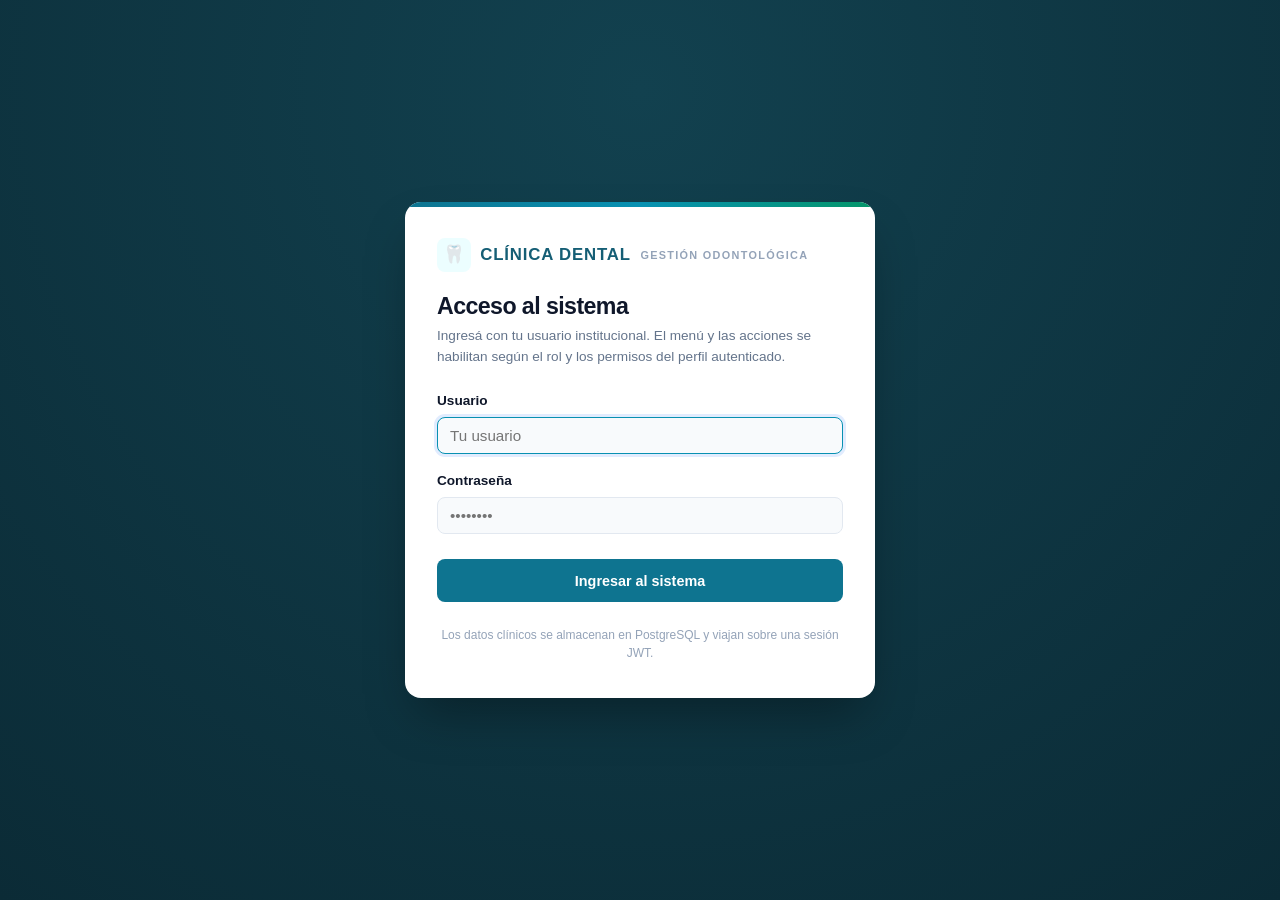
==== commit b06d9cca: "chore(publicacion): preparar el repositorio para publicarlo Cuatro cambios que hacen falta antes de " ====
--- a/frontend/index.html
+++ b/frontend/index.html
@@ -35,7 +35,7 @@
                 <div class="form-group">
                     <label for="login-username">Usuario</label>
                     <input type="text" id="login-username" class="form-control"
-                           autocomplete="username" placeholder="ej: recepcion1" required>
+                           autocomplete="username" placeholder="Tu usuario" required>
                 </div>
                 <div class="form-group">
                     <label for="login-password">Contraseña</label>
@@ -49,28 +49,6 @@
                     Ingresar al sistema
                 </button>
             </form>
-
-            <div class="auth-demo">
-                <p class="auth-demo-title">Perfiles de demostración</p>
-                <div id="login-demo-profiles" class="auth-demo-grid">
-                    <button type="button" class="auth-demo-btn" data-demo-user="admin">
-                        Administrador
-                    </button>
-                    <button type="button" class="auth-demo-btn" data-demo-user="recepcion1">
-                        Recepción
-                    </button>
-                    <button type="button" class="auth-demo-btn" data-demo-user="dentista1">
-                        Odontología general
-                    </button>
-                    <button type="button" class="auth-demo-btn" data-demo-user="dentista2">
-                        Ortodoncia
-                    </button>
-                </div>
-                <p class="auth-demo-hint">
-                    Elegir un perfil completa el formulario. Contraseña de la semilla:
-                    <code>Password123!</code>
-                </p>
-            </div>
 
             <span class="auth-footnote">
                 Los datos clínicos se almacenan en PostgreSQL y viajan sobre una sesión JWT.
--- a/frontend/css/auth.css
+++ b/frontend/css/auth.css
@@ -89,59 +89,6 @@
     padding: 0.7rem 1rem;
 }
 
-.auth-demo {
-    margin-top: 1.75rem;
-    padding-top: 1.25rem;
-    border-top: 1px solid #e2e8f0;
-}
-
-.auth-demo-title {
-    font-size: 0.72rem;
-    font-weight: 700;
-    text-transform: uppercase;
-    letter-spacing: 0.06em;
-    color: #94a3b8;
-    margin-bottom: 0.65rem;
-}
-
-.auth-demo-grid {
-    display: grid;
-    grid-template-columns: repeat(auto-fit, minmax(130px, 1fr));
-    gap: 0.4rem;
-}
-
-.auth-demo-btn {
-    background: #f8fafc;
-    border: 1px solid #e2e8f0;
-    border-radius: var(--radius-md);
-    padding: 0.45rem 0.6rem;
-    font-size: 0.75rem;
-    font-weight: 600;
-    color: #475569;
-    cursor: pointer;
-    transition: all var(--transition-fast);
-}
-
-.auth-demo-btn:hover {
-    background: var(--primary-light);
-    color: var(--primary-hover);
-    border-color: #a5f3fc;
-}
-
-.auth-demo-hint {
-    font-size: 0.72rem;
-    color: #94a3b8;
-    margin-top: 0.75rem;
-    line-height: 1.5;
-}
-
-.auth-demo-hint code {
-    background: #f1f5f9;
-    padding: 0.1rem 0.3rem;
-    border-radius: var(--radius-sm);
-    font-size: 0.72rem;
-}
-
 .auth-footnote {
     display: block;
     text-align: center;
--- a/frontend/css/clinic.css
+++ b/frontend/css/clinic.css
@@ -235,6 +235,72 @@
 }
 
 /* ----------------------------------------------------------------------------
+   Lista de seleccion multiple (facturacion de tratamientos realizados)
+   ---------------------------------------------------------------------------- */
+.check-list {
+    display: flex;
+    flex-direction: column;
+    gap: 0.5rem;
+    max-height: 340px;
+    overflow-y: auto;
+    padding: 0.25rem;
+    border: 1px solid var(--border-color);
+    border-radius: var(--radius-md);
+    background: #fbfdff;
+}
+
+.check-row {
+    display: flex;
+    align-items: flex-start;
+    gap: 0.75rem;
+    padding: 0.65rem 0.75rem;
+    border: 1px solid var(--border-color);
+    border-radius: var(--radius-md);
+    background: var(--bg-surface);
+    cursor: pointer;
+}
+
+.check-row:hover {
+    border-color: var(--primary);
+}
+
+.check-row.is-disabled {
+    background: #f8fafc;
+    cursor: not-allowed;
+    opacity: 0.75;
+}
+
+.check-row input[type="checkbox"] {
+    margin-top: 0.2rem;
+    width: 1rem;
+    height: 1rem;
+    accent-color: var(--primary);
+}
+
+.check-row-main {
+    display: flex;
+    flex-direction: column;
+    gap: 0.15rem;
+    flex: 1;
+    min-width: 0;
+}
+
+.check-row-title {
+    font-weight: 700;
+    color: var(--text-main);
+    font-size: 0.92rem;
+}
+
+.check-row-amount {
+    display: flex;
+    flex-direction: column;
+    align-items: flex-end;
+    gap: 0.25rem;
+    font-weight: 700;
+    white-space: nowrap;
+}
+
+/* ----------------------------------------------------------------------------
    Tablas dentro de tarjetas: la última fila no duplica el borde de la tarjeta
    ---------------------------------------------------------------------------- */
 .card .data-table tbody tr:last-child td {
